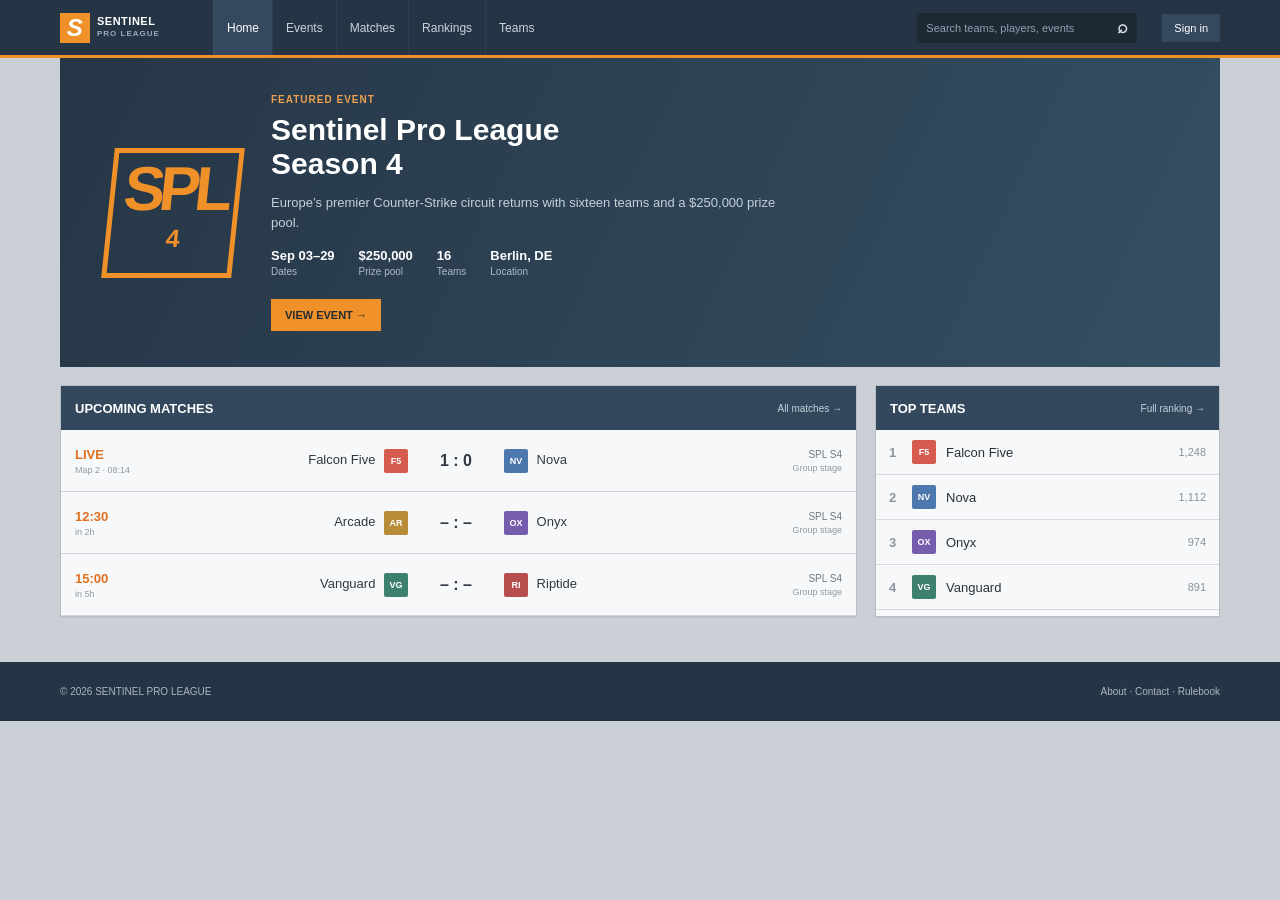
==== index.html @ 50df2aed "Add files via upload" ====
<!doctype html><html lang="en"><head><meta charset="utf-8"><meta name="viewport" content="width=device-width,initial-scale=1"><title>SPL — Sentinel Pro League</title><link rel="stylesheet" href="styles.css"></head><body><header class="nav"><a class="logo" href="index.html"><b>S</b><span>SENTINEL<br><i>PRO LEAGUE</i></span></a><nav><a class="on" href="index.html">Home</a><a href="event.html">Events</a><a href="event.html#matches">Matches</a><a href="event.html#bracket">Rankings</a><a href="event.html#teams">Teams</a></nav><div class="search">Search teams, players, events <b>⌕</b></div><button class="signin">Sign in</button></header><main class="home"><section class="event-hero"><div class="hero-mark">SPL<span>4</span></div><div><p class="kicker">FEATURED EVENT</p><h1>Sentinel Pro League<br>Season 4</h1><p class="intro">Europe’s premier Counter-Strike circuit returns with sixteen teams and a $250,000 prize pool.</p><div class="facts"><span><b>Sep 03–29</b>Dates</span><span><b>$250,000</b>Prize pool</span><span><b>16</b>Teams</span><span><b>Berlin, DE</b>Location</span></div><a class="orange" href="event.html">VIEW EVENT →</a></div></section><div class="columns"><section class="panel"><div class="title"><h2>UPCOMING MATCHES</h2><a href="event.html#matches">All matches →</a></div><a class="match" href="event.html#matches"><time>LIVE<br><small>Map 2 · 08:14</small></time><span>Falcon Five <i class="team f">F5</i></span><strong>1 : 0</strong><span><i class="team n">NV</i> Nova</span><em>SPL S4<br><small>Group stage</small></em></a><a class="match" href="event.html#matches"><time>12:30<br><small>in 2h</small></time><span>Arcade <i class="team a">AR</i></span><strong>– : –</strong><span><i class="team o">OX</i> Onyx</span><em>SPL S4<br><small>Group stage</small></em></a><a class="match" href="event.html#matches"><time>15:00<br><small>in 5h</small></time><span>Vanguard <i class="team v">VG</i></span><strong>– : –</strong><span><i class="team r">RI</i> Riptide</span><em>SPL S4<br><small>Group stage</small></em></a></section><aside class="panel"><div class="title"><h2>TOP TEAMS</h2><a href="event.html#teams">Full ranking →</a></div><ol class="rank"><li><b>1</b><i class="team f">F5</i> Falcon Five <span>1,248</span></li><li><b>2</b><i class="team n">NV</i> Nova <span>1,112</span></li><li><b>3</b><i class="team o">OX</i> Onyx <span>974</span></li><li><b>4</b><i class="team v">VG</i> Vanguard <span>891</span></li></ol></aside></div></main><footer>© 2026 SENTINEL PRO LEAGUE <span>About · Contact · Rulebook</span></footer></body></html>
---- styles.css ----
*{box-sizing:border-box}html{scroll-behavior:smooth}body{margin:0;background:#cbd0d6;color:#29313b;font:13px Arial,sans-serif}.nav{height:58px;background:#263545;border-bottom:3px solid #ef9029;color:#dfe5eb;display:flex;align-items:center;padding:0 calc((100% - 1160px)/2);gap:25px}.logo{display:flex;gap:7px;align-items:center;color:#fff;text-decoration:none;font-weight:bold;line-height:11px;font-size:11px;letter-spacing:.5px;min-width:128px}.logo b{display:grid;place-items:center;background:#ef9029;width:30px;height:30px;font-size:24px;font-style:italic}.logo i{font-size:8px;font-style:normal;color:#9baab9;letter-spacing:1px}.nav nav{display:flex;height:100%}.nav nav a{color:#cad3db;text-decoration:none;padding:0 13px;display:flex;align-items:center;border-left:1px solid rgba(255,255,255,.04);font-size:12px}.nav nav a:hover,.nav nav a.on{background:#35495e;color:#fff}.search{margin-left:auto;width:220px;height:30px;display:flex;align-items:center;justify-content:space-between;color:#92a0ad;background:#1d2935;padding:0 9px;font-size:11px}.search b{font-size:18px;color:#d5dce2}.signin{background:#35495e;color:white;border:0;padding:8px 12px;font-size:11px}.home,.event-page{max-width:1160px;margin:auto}.event-hero{min-height:280px;background:linear-gradient(115deg,#263646,#344f63);padding:36px 48px;color:white;display:flex;align-items:center;gap:33px}.hero-mark,.event-badge{font:bold 62px Arial;color:#ef9029;letter-spacing:-6px;width:130px;height:130px;border:5px solid #ef9029;display:grid;place-items:center;transform:skew(-6deg)}.hero-mark span{font-size:25px;align-self:end;margin:0 0 25px 5px;letter-spacing:0}.kicker,.event-name>p{margin:0 0 8px;color:#efa04e;font-size:10px;font-weight:bold;letter-spacing:1px}.event-hero h1,.event-name h1{font-size:30px;margin:0 0 12px}.intro{max-width:510px;color:#c6d0d8;line-height:1.5;margin:0 0 16px}.facts{display:flex;gap:24px;margin-bottom:22px}.facts span{color:#aebbc6;font-size:10px;display:flex;flex-direction:column;gap:3px}.facts b{color:#fff;font-size:13px}.orange{display:inline-block;background:#ef9029;color:#222b33;text-decoration:none;padding:10px 14px;font-weight:bold;font-size:11px}.columns{padding:18px 0 45px;display:grid;grid-template-columns:1fr 345px;gap:18px}.panel{background:#f7f8f9;border:1px solid #b7bec6;box-shadow:0 1px 1px rgba(0,0,0,.04)}.title{height:44px;background:#34485d;color:#fff;padding:0 14px;display:flex;align-items:center;justify-content:space-between}.title h2{font-size:13px;margin:0}.title a{color:#c6d1dc;text-decoration:none;font-size:10px}.match{min-height:62px;text-decoration:none;color:#303842;display:grid;grid-template-columns:95px 1fr 70px 1fr 100px;align-items:center;border-bottom:1px solid #d2d6da;padding:0 14px;gap:8px}.match:hover,.event-match:hover{background:#f1f3f5}.match time,.event-match time{font-weight:bold;color:#313b46}.match time:first-line{color:#df6e1f}.match small,.event-match small{display:block;color:#9099a3;font-size:9px;font-weight:normal;margin-top:3px}.team{display:inline-grid;place-items:center;width:24px;height:24px;color:white;font-size:9px;font-style:normal;font-weight:bold;margin:0 5px;border-radius:2px}.match span:nth-child(2){text-align:right}.match strong{text-align:center;font-size:16px}.match em,.event-match em{font-style:normal;font-size:10px;color:#6f7984;text-align:right}.f{background:#d45b4d}.n{background:#4d78ae}.a{background:#b88b37}.o{background:#765cac}.v{background:#3c806d}.r{background:#b64e4d}.rank{list-style:none;padding:0;margin:0}.rank li{height:45px;border-bottom:1px solid #d7dbe0;display:flex;gap:10px;align-items:center;padding:0 13px}.rank li b{color:#8b96a1;width:13px}.rank li span{margin-left:auto;color:#87919b;font-size:11px}.rank .team{margin:0}footer{background:#263545;color:#aab6c1;padding:24px max(calc((100% - 1160px)/2),18px);font-size:10px}footer span{float:right}.event-page{padding:20px 0 48px}.event-head{min-height:165px;background:#f6f7f8;border:1px solid #b7bec6;display:flex;align-items:center;padding:20px 25px;gap:20px}.event-badge{width:90px;height:90px;font-size:40px;border-width:4px}.event-badge small{font-size:16px;align-self:end;margin:0 0 16px 3px}.event-name{align-self:stretch;display:flex;justify-content:center;flex-direction:column;flex:1}.event-name h1{font-size:25px}.event-tabs{display:flex;gap:17px;margin-top:12px}.event-tabs a{color:#65717d;text-decoration:none;font-weight:bold;font-size:11px;padding-bottom:8px;border-bottom:2px solid transparent}.event-tabs a.active,.event-tabs a:hover{color:#d97220;border-color:#ef9029}.event-head dl{display:grid;grid-template-columns:1fr 1fr;gap:15px 28px;margin:0 5px 0 20px;min-width:280px}.event-head dl div{display:flex;flex-direction:column;gap:4px}.event-head dt{color:#85909b;font-size:10px}.event-head dd{margin:0;font-weight:bold;font-size:12px}.event-grid{display:grid;grid-template-columns:minmax(0,1fr) 300px;gap:18px;margin-top:18px}.day{font-size:10px;font-weight:bold;color:#7d8791;background:#e6e9ec;padding:10px 14px}.event-match{min-height:72px;display:grid;grid-template-columns:100px 1fr 30px 1fr 130px;align-items:center;text-decoration:none;color:#2a333c;padding:0 14px;border-bottom:1px solid #d1d6db;gap:10px}.event-match.live{border-left:3px solid #ef9029;background:#fff6e9}.event-match time b{font-size:13px}.event-match.live time b{color:#dc7021}.event-match span:nth-child(2){text-align:right}.event-match strong{line-height:22px;text-align:center;font-size:16px}.prize{margin-bottom:18px}.prize ol{list-style:none;margin:0;padding:0}.prize li{display:flex;justify-content:space-between;padding:12px 14px;border-bottom:1px solid #d6dbe0}.prize li span{font-weight:bold}.teams>div{padding:9px;display:grid;grid-template-columns:1fr 1fr}.teams span{display:flex;align-items:center;gap:4px;padding:7px 3px;font-size:11px}.teams .team{margin:0}.bracket-panel{margin-top:18px;overflow:hidden}.bracket{overflow-x:auto;min-height:430px;padding:15px 20px;display:flex;gap:48px;background:#eef0f2}.round{min-width:180px}.round h3{font-size:10px;color:#76818c;margin:0 0 15px}.series{background:#fff;border:1px solid #c3c9d0;margin-bottom:22px;box-shadow:0 1px 2px #c8ccd0}.series div{height:26px;display:flex;justify-content:space-between;align-items:center;padding:0 8px;font-size:11px;border-bottom:1px solid #e0e3e6}.series div:last-child{border:0}.series b{font-size:13px}.series.pending{color:#8d969f}.semi{padding-top:45px}.semi .series{margin-bottom:107px}.final{padding-top:130px}.final small{font-size:9px;color:#78838d;display:block;text-align:center;margin-top:7px}@media(max-width:800px){.nav{padding:0 14px;gap:10px}.nav nav a{padding:0 7px}.search{display:none}.signin{margin-left:auto}.home,.event-page{padding-left:12px;padding-right:12px}.event-hero{padding:28px 20px}.columns,.event-grid{grid-template-columns:1fr}.event-head{align-items:flex-start;flex-wrap:wrap}.event-head dl{margin:0;min-width:100%;grid-template-columns:1fr 1fr}.event-name{min-height:100px}.event-match{grid-template-columns:72px 1fr 25px 1fr}.event-match em{display:none}}@media(max-width:520px){.nav nav{display:none}.event-hero{gap:17px}.hero-mark{width:75px;height:75px;font-size:35px;border-width:3px}.hero-mark span{font-size:13px;margin-bottom:16px}.event-hero h1{font-size:23px}.facts{gap:12px;flex-wrap:wrap}.match{grid-template-columns:62px 1fr 45px 1fr;padding:0 8px}.match em{display:none}.match .team{width:20px;height:20px;margin:0 3px}.columns{padding-top:12px}.event-badge{display:none}.event-name h1{font-size:21px}footer span{display:none}}
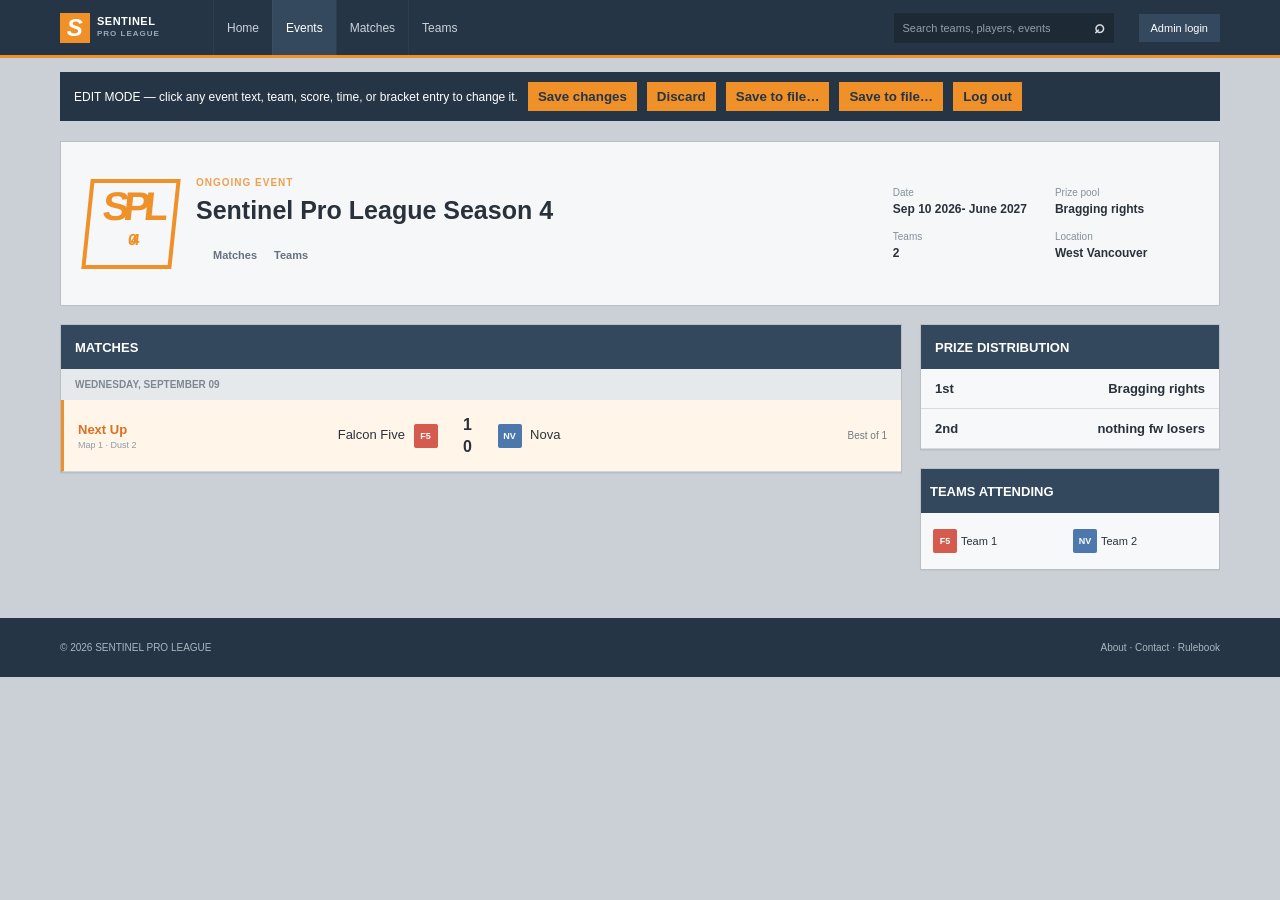
==== commit 80036604: "Add files via upload" ====
--- a/index.html
+++ b/index.html
@@ -1 +1 @@
-<!doctype html><html lang="en"><head><meta charset="utf-8"><meta name="viewport" content="width=device-width,initial-scale=1"><title>SPL — Sentinel Pro League</title><link rel="stylesheet" href="styles.css"></head><body><header class="nav"><a class="logo" href="index.html"><b>S</b><span>SENTINEL<br><i>PRO LEAGUE</i></span></a><nav><a class="on" href="index.html">Home</a><a href="event.html">Events</a><a href="event.html#matches">Matches</a><a href="event.html#bracket">Rankings</a><a href="event.html#teams">Teams</a></nav><div class="search">Search teams, players, events <b>⌕</b></div><button class="signin">Sign in</button></header><main class="home"><section class="event-hero"><div class="hero-mark">SPL<span>4</span></div><div><p class="kicker">FEATURED EVENT</p><h1>Sentinel Pro League<br>Season 4</h1><p class="intro">Europe’s premier Counter-Strike circuit returns with sixteen teams and a $250,000 prize pool.</p><div class="facts"><span><b>Sep 03–29</b>Dates</span><span><b>$250,000</b>Prize pool</span><span><b>16</b>Teams</span><span><b>Berlin, DE</b>Location</span></div><a class="orange" href="event.html">VIEW EVENT →</a></div></section><div class="columns"><section class="panel"><div class="title"><h2>UPCOMING MATCHES</h2><a href="event.html#matches">All matches →</a></div><a class="match" href="event.html#matches"><time>LIVE<br><small>Map 2 · 08:14</small></time><span>Falcon Five <i class="team f">F5</i></span><strong>1 : 0</strong><span><i class="team n">NV</i> Nova</span><em>SPL S4<br><small>Group stage</small></em></a><a class="match" href="event.html#matches"><time>12:30<br><small>in 2h</small></time><span>Arcade <i class="team a">AR</i></span><strong>– : –</strong><span><i class="team o">OX</i> Onyx</span><em>SPL S4<br><small>Group stage</small></em></a><a class="match" href="event.html#matches"><time>15:00<br><small>in 5h</small></time><span>Vanguard <i class="team v">VG</i></span><strong>– : –</strong><span><i class="team r">RI</i> Riptide</span><em>SPL S4<br><small>Group stage</small></em></a></section><aside class="panel"><div class="title"><h2>TOP TEAMS</h2><a href="event.html#teams">Full ranking →</a></div><ol class="rank"><li><b>1</b><i class="team f">F5</i> Falcon Five <span>1,248</span></li><li><b>2</b><i class="team n">NV</i> Nova <span>1,112</span></li><li><b>3</b><i class="team o">OX</i> Onyx <span>974</span></li><li><b>4</b><i class="team v">VG</i> Vanguard <span>891</span></li></ol></aside></div></main><footer>© 2026 SENTINEL PRO LEAGUE <span>About · Contact · Rulebook</span></footer></body></html>
+<!doctype html><html lang="en"><head><meta charset="utf-8"><meta http-equiv="refresh" content="0; url=event.html"><title>Sentinel Pro League</title><script>location.replace('event.html');</script></head><body><p>Opening <a href="event.html">Sentinel Pro League</a>…</p></body></html>
